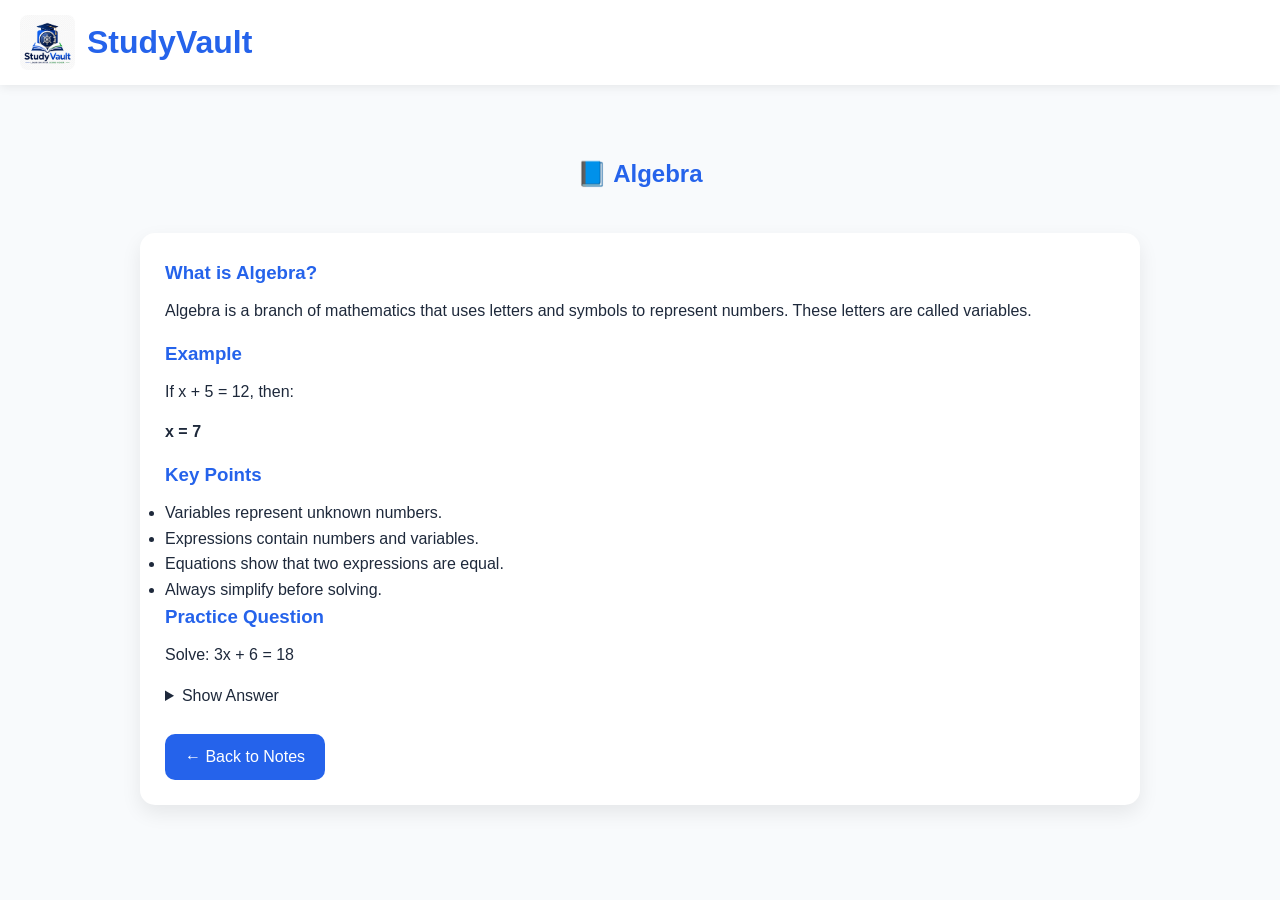
==== algebra.html @ 2e5fe575 "Create algebra.html" ====
<!DOCTYPE html>
<html lang="en">
<head>
    <meta charset="UTF-8">
    <meta name="viewport" content="width=device-width, initial-scale=1.0">
    <title>Algebra | StudyVault</title>
    <link rel="stylesheet" href="css/style.css">
</head>
<body>

<header>
    <div class="logo">
        <img src="logo.png" alt="StudyVault Logo">
        <h2>StudyVault</h2>
    </div>
</header>

<section class="notes-page">

    <h1>📘 Algebra</h1>

    <div class="lesson-card">
        <h3>What is Algebra?</h3>

        <p>
            Algebra is a branch of mathematics that uses letters and symbols
            to represent numbers. These letters are called variables.
        </p>

        <h3>Example</h3>

        <p>
            If x + 5 = 12, then:
        </p>

        <p><strong>x = 7</strong></p>

        <h3>Key Points</h3>

        <ul>
            <li>Variables represent unknown numbers.</li>
            <li>Expressions contain numbers and variables.</li>
            <li>Equations show that two expressions are equal.</li>
            <li>Always simplify before solving.</li>
        </ul>

        <h3>Practice Question</h3>

        <p>Solve: 3x + 6 = 18</p>

        <details>
            <summary>Show Answer</summary>
            <p>x = 4</p>
        </details>

        <br>

        <a href="notes.html">← Back to Notes</a>

    </div>

</section>

</body>
</html>
---- css/style.css ----
/* Google Font */
*{
    margin:0;
    padding:0;
    box-sizing:border-box;
    font-family:'Poppins',sans-serif;
}

body{
    background:#f8fafc;
    color:#1e293b;
    line-height:1.6;
}

/* Hero Section */

.hero{
    width:90%;
    max-width:1200px;
    margin:60px auto;
    display:flex;
    align-items:center;
    justify-content:space-between;
    gap:50px;
}

.hero-content{
    flex:1;
}

.hero-content h1{
    font-size:48px;
    color:#2563eb;
    margin-bottom:20px;
}

.hero-content p{
    font-size:18px;
    color:#64748b;
    margin-bottom:30px;
}

.hero-image{
    flex:1;
    text-align:center;
}

.hero-image img{
    width:100%;
    max-width:350px;
    height:auto;
}

/* Header */

header{
    display:flex;
    justify-content:space-between;
    align-items:center;
    padding:15px 20px;
    background:#fff;
    box-shadow:0 2px 10px rgba(0,0,0,.08);
    position:sticky;
    top:0;
    z-index:1000;
}

.logo{
    display:flex;
    align-items:center;
    gap:12px;
}

.logo img{
    width:55px;
    height:55px;
    border-radius:8px;
}

.logo h2{
    color:#2563eb;
    font-size:32px;
    margin:0;
}

.menu-toggle{
    font-size:34px;
    color:#2563eb;
    cursor:pointer;
    display:none;
}

/* Desktop */

nav ul{
    display:flex;
    gap:25px;
    list-style:none;
}

nav a{
    text-decoration:none;
    color:#1e293b;
    font-weight:600;
}

/* Mobile */

@media(max-width:900px){

.menu-toggle{
    display:block;
}

nav{
    position:absolute;
    top:85px;
    left:0;
    width:100%;
    background:#fff;
    display:none;
    box-shadow:0 5px 15px rgba(0,0,0,.1);
}

nav.active{
    display:block;
}

nav ul{
    flex-direction:column;
    text-align:center;
    padding:20px;
}

}
/* =========================
   Search Section
========================= */

.search-section{
    width:90%;
    max-width:1000px;
    margin:60px auto;
    background:#ffffff;
    padding:40px 25px;
    border-radius:20px;
    text-align:center;
    box-shadow:0 10px 30px rgba(0,0,0,.08);
}

.search-section h2{
    font-size:32px;
    color:#2563eb;
    margin-bottom:10px;
}

.search-section p{
    color:#64748b;
    margin-bottom:25px;
}

.search-box{
    display:flex;
    justify-content:center;
    gap:15px;
    flex-wrap:wrap;
}

.search-box input{
    width:500px;
    max-width:100%;
    padding:15px;
    border:2px solid #2563eb;
    border-radius:12px;
    outline:none;
    font-size:16px;
}

.search-box button{
    padding:15px 28px;
    border:none;
    border-radius:12px;
    background:#2563eb;
    color:#fff;
    font-size:16px;
    font-weight:600;
    cursor:pointer;
    transition:.3s;
}

.search-box button:hover{
    background:#1d4ed8;
}

/* =========================
   Subjects
========================= */

.subjects{
    width:90%;
    max-width:1200px;
    margin:70px auto;
}

.subjects h2{
    text-align:center;
    font-size:34px;
    color:#2563eb;
    margin-bottom:35px;
}

.subject-grid{
    display:grid;
    grid-template-columns:repeat(auto-fit,minmax(220px,1fr));
    gap:20px;
}

.subject-card{
    background:#ffffff;
    padding:25px;
    text-align:center;
    border-radius:18px;
    font-size:18px;
    font-weight:600;
    box-shadow:0 8px 20px rgba(0,0,0,.08);
    transition:.3s;
    cursor:pointer;
    text-decoration:none;
    color:#1e293b;
}
.subject-card:hover{
    transform:translateY(-8px);
    box-shadow:0 15px 35px rgba(37,99,235,.25);
}
/* Featured Resources */

.resources{
    width:90%;
    max-width:1200px;
    margin:80px auto;
    text-align:center;
}

.resources h2{
    font-size:34px;
    color:#2563eb;
    margin-bottom:10px;
}

.resources p{
    color:#64748b;
    margin-bottom:40px;
}

.resource-grid{
    display:grid;
    grid-template-columns:repeat(auto-fit,minmax(250px,1fr));
    gap:25px;
}

.resource-card{
    background:#fff;
    padding:30px;
    border-radius:20px;
    box-shadow:0 10px 25px rgba(0,0,0,.08);
    transition:.3s;
}

.resource-card:hover{
    transform:translateY(-10px);
    box-shadow:0 15px 35px rgba(37,99,235,.2);
}

.resource-card .icon{
    font-size:50px;
    margin-bottom:15px;
}

.resource-card h3{
    margin-bottom:15px;
    color:#1e293b;
}

.resource-card p{
    margin-bottom:20px;
    color:#64748b;
}

.resource-card a{
    text-decoration:none;
    color:#2563eb;
    font-weight:600;
}
/* Footer */

footer{
    background:#0f172a;
    color:#fff;
    margin-top:80px;
    padding:60px 8% 20px;
}

.footer-container{
    display:grid;
    grid-template-columns:repeat(auto-fit,minmax(250px,1fr));
    gap:40px;
}

.footer-about p,
.footer-contact p{
    color:#cbd5e1;
    margin-top:10px;
}

.footer-links{
    display:flex;
    flex-direction:column;
}

.footer-links h3{
    margin-bottom:15px;
}

.footer-links a{
    color:#cbd5e1;
    text-decoration:none;
    margin:8px 0;
    transition:.3s;
}

.footer-links a:hover{
    color:#10b981;
}

hr{
    margin:40px 0 20px;
    border:none;
    border-top:1px solid rgba(255,255,255,.15);
}

.copyright{
    text-align:center;
    color:#94a3b8;
}
/* Statistics */

.stats{
    width:90%;
    max-width:1200px;
    margin:80px auto;
    text-align:center;
}

.stats h2{
    color:#2563eb;
    font-size:34px;
    margin-bottom:40px;
}

.stats-grid{
    display:grid;
    grid-template-columns:repeat(auto-fit,minmax(220px,1fr));
    gap:20px;
}

.stat-card{
    background:#2563eb;
    color:#fff;
    padding:35px 20px;
    border-radius:18px;
    transition:.3s;
}

.stat-card:hover{
    transform:translateY(-8px);
}

.stat-card h3{
    font-size:40px;
    margin-bottom:10px;
}

.stat-card p{
    font-size:18px;
}
/* Testimonials */

.testimonials{
    width:90%;
    max-width:1200px;
    margin:80px auto;
    text-align:center;
}

.testimonials h2{
    color:#2563eb;
    font-size:34px;
    margin-bottom:40px;
}

.testimonial-grid{
    display:grid;
    grid-template-columns:repeat(auto-fit,minmax(280px,1fr));
    gap:25px;
}

.testimonial-card{
    background:#ffffff;
    padding:30px;
    border-radius:18px;
    box-shadow:0 10px 25px rgba(0,0,0,.08);
    transition:.3s;
}

.testimonial-card:hover{
    transform:translateY(-8px);
}

.testimonial-card p{
    color:#475569;
    margin-bottom:20px;
    font-style:italic;
}

.testimonial-card h4{
    color:#2563eb;
}
/* Newsletter */

.newsletter{
    width:90%;
    max-width:900px;
    margin:80px auto;
    background:#2563eb;
    color:#fff;
    text-align:center;
    padding:50px 30px;
    border-radius:20px;
}

.newsletter h2{
    font-size:36px;
    margin-bottom:15px;
}

.newsletter p{
    margin-bottom:30px;
    color:#e2e8f0;
}

.newsletter-form{
    display:flex;
    justify-content:center;
    gap:15px;
    flex-wrap:wrap;
}

.newsletter-form input{
    width:400px;
    max-width:100%;
    padding:15px;
    border:none;
    border-radius:12px;
    font-size:16px;
}

.newsletter-form button{
    padding:15px 30px;
    border:none;
    border-radius:12px;
    background:#10b981;
    color:#fff;
    font-size:16px;
    font-weight:600;
    cursor:pointer;
    transition:.3s;
}

.newsletter-form button:hover{
    background:#059669;
}
/* CTA */

.cta{
    width:90%;
    max-width:1000px;
    margin:80px auto;
    background:linear-gradient(135deg,#2563eb,#10b981);
    color:#fff;
    text-align:center;
    padding:60px 30px;
    border-radius:20px;
}

.cta h2{
    font-size:38px;
    margin-bottom:20px;
}

.cta p{
    font-size:18px;
    margin-bottom:30px;
    color:#f8fafc;
}

.cta-btn{
    display:inline-block;
    background:#fff;
    color:#2563eb;
    text-decoration:none;
    padding:15px 35px;
    border-radius:30px;
    font-weight:700;
    transition:.3s;
}

.cta-btn:hover{
    transform:translateY(-3px);
}

/* Featured Notes */

.chapter-section{
    width:90%;
    max-width:1200px;
    margin:80px auto;
}

.chapter-section h2{
    text-align:center;
    color:#2563eb;
    margin-bottom:40px;
}

.chapter-grid{
    display:grid;
    grid-template-columns:repeat(auto-fit,minmax(260px,1fr));
    gap:25px;
}

.chapter-card{
    background:#fff;
    padding:30px;
    border-radius:18px;
    box-shadow:0 10px 25px rgba(0,0,0,.08);
    transition:.3s;
}

.chapter-card:hover{
    transform:translateY(-8px);
}

.chapter-card h3{
    margin-bottom:15px;
}

.chapter-card p{
    color:#64748b;
    margin-bottom:20px;
}

.chapter-card a{
    display:inline-block;
    text-decoration:none;
    background:#2563eb;
    color:#fff;
    padding:10px 20px;
    border-radius:10px;
}
/* Quiz */

.quiz-section{
    width:90%;
    max-width:700px;
    margin:80px auto;
    text-align:center;
}

.quiz-card{
    background:#fff;
    padding:30px;
    border-radius:20px;
    box-shadow:0 10px 25px rgba(0,0,0,.08);
}

.quiz-card button{
    display:block;
    width:100%;
    margin:12px 0;
    padding:15px;
    border:none;
    border-radius:10px;
    background:#2563eb;
    color:#fff;
    cursor:pointer;
    font-size:16px;
}

.quiz-card button:hover{
    background:#1d4ed8;
}
/* AI Study Assistant */

.ai-section{
    width:90%;
    max-width:900px;
    margin:60px auto;
}

.ai-section h1{
    text-align:center;
    color:#2563eb;
    margin-bottom:10px;
}

.ai-section p{
    text-align:center;
    margin-bottom:25px;
}

.chat-box{
    background:#fff;
    height:450px;
    overflow-y:auto;
    padding:20px;
    border-radius:15px;
    box-shadow:0 10px 25px rgba(0,0,0,.08);
}

.ai-message{
    background:#eef4ff;
    padding:15px;
    border-radius:12px;
    margin-bottom:15px;
}

.user-message{
    background:#2563eb;
    color:#fff;
    padding:15px;
    border-radius:12px;
    margin-bottom:15px;
    text-align:right;
}

.chat-input{
    display:flex;
    gap:15px;
    margin-top:20px;
}

.chat-input input{
    flex:1;
    padding:15px;
    border:2px solid #2563eb;
    border-radius:12px;
    outline:none;
}

.chat-input button{
    padding:15px 30px;
    border:none;
    background:#2563eb;
    color:#fff;
    border-radius:12px;
    cursor:pointer;
}
/* Scholarships */

.scholarships{
    width:90%;
    max-width:1200px;
    margin:80px auto;
    text-align:center;
}

.scholarships h1{
    color:#2563eb;
    margin-bottom:15px;
}

.scholarships p{
    color:#64748b;
    margin-bottom:40px;
}

.scholarship-grid{
    display:grid;
    grid-template-columns:repeat(auto-fit,minmax(280px,1fr));
    gap:25px;
}

.scholarship-card{
    background:#fff;
    padding:30px;
    border-radius:18px;
    box-shadow:0 10px 25px rgba(0,0,0,.08);
}

.scholarship-card h3{
    margin-bottom:15px;
}

.scholarship-card p{
    margin-bottom:20px;
}

.scholarship-card a{
    display:inline-block;
    text-decoration:none;
    background:#2563eb;
    color:#fff;
    padding:12px 24px;
    border-radius:10px;
}
/* Notes Page */

.notes-page{
    width:90%;
    max-width:1000px;
    margin:70px auto;
}

.notes-page h1{
    text-align:center;
    color:#2563eb;
    margin-bottom:40px;
}

.lesson-card{
    background:#fff;
    padding:25px;
    margin-bottom:20px;
    border-radius:15px;
    box-shadow:0 8px 20px rgba(0,0,0,.08);
}

.lesson-card h3{
    color:#2563eb;
    margin-bottom:10px;
}

.lesson-card p{
    margin-bottom:15px;
}

.lesson-card a{
    display:inline-block;
    background:#2563eb;
    color:#fff;
    padding:10px 20px;
    text-decoration:none;
    border-radius:10px;
}
@media (max-width:900px){

.hero{
    flex-direction:column;
    text-align:center;
}

.hero-content h1{
    font-size:36px;
}

.hero-image img{
    max-width:250px;
}

.logo h2{
    font-size:28px;
}

.logo img{
    width:45px;
    height:45px;
}

}
.hero-btn{
    display:inline-block;
    margin-top:20px;
    padding:14px 35px;
    background:#2563eb;
    color:#fff;
    text-decoration:none;
    border-radius:30px;
    font-size:18px;
    font-weight:600;
    transition:0.3s;
}

.hero-btn:hover{
    background:#1d4ed8;
    transform:translateY(-3px);
}
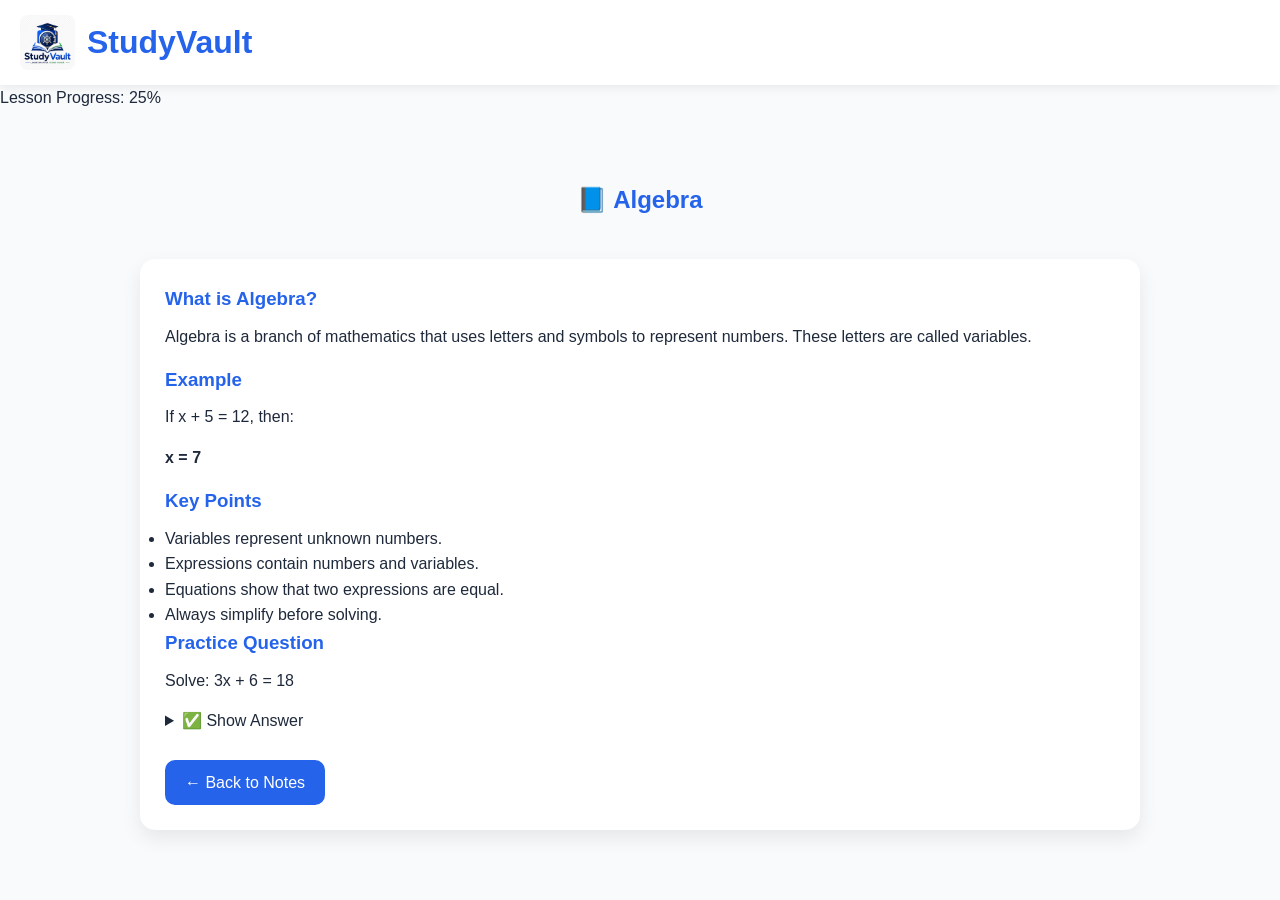
==== commit 6ced6de3: "Update algebra.html" ====
--- a/algebra.html
+++ b/algebra.html
@@ -14,6 +14,12 @@
         <h2>StudyVault</h2>
     </div>
 </header>
+    
+    <div class="progress-container">
+    <div class="progress-bar"></div>
+</div>
+
+<p class="progress-text">Lesson Progress: 25%</p>
 
 <section class="notes-page">
 
@@ -49,8 +55,9 @@
         <p>Solve: 3x + 6 = 18</p>
 
         <details>
-            <summary>Show Answer</summary>
-            <p>x = 4</p>
+    <summary>✅ Show Answer</summary>
+    <p><strong>Answer:</strong> x = 4</p>
+    <p>Subtract 6 from both sides to get 3x = 12, then divide both sides by 3.</p>
         </details>
 
         <br>
@@ -60,6 +67,7 @@
     </div>
 
 </section>
+    
 
 </body>
 </html>
